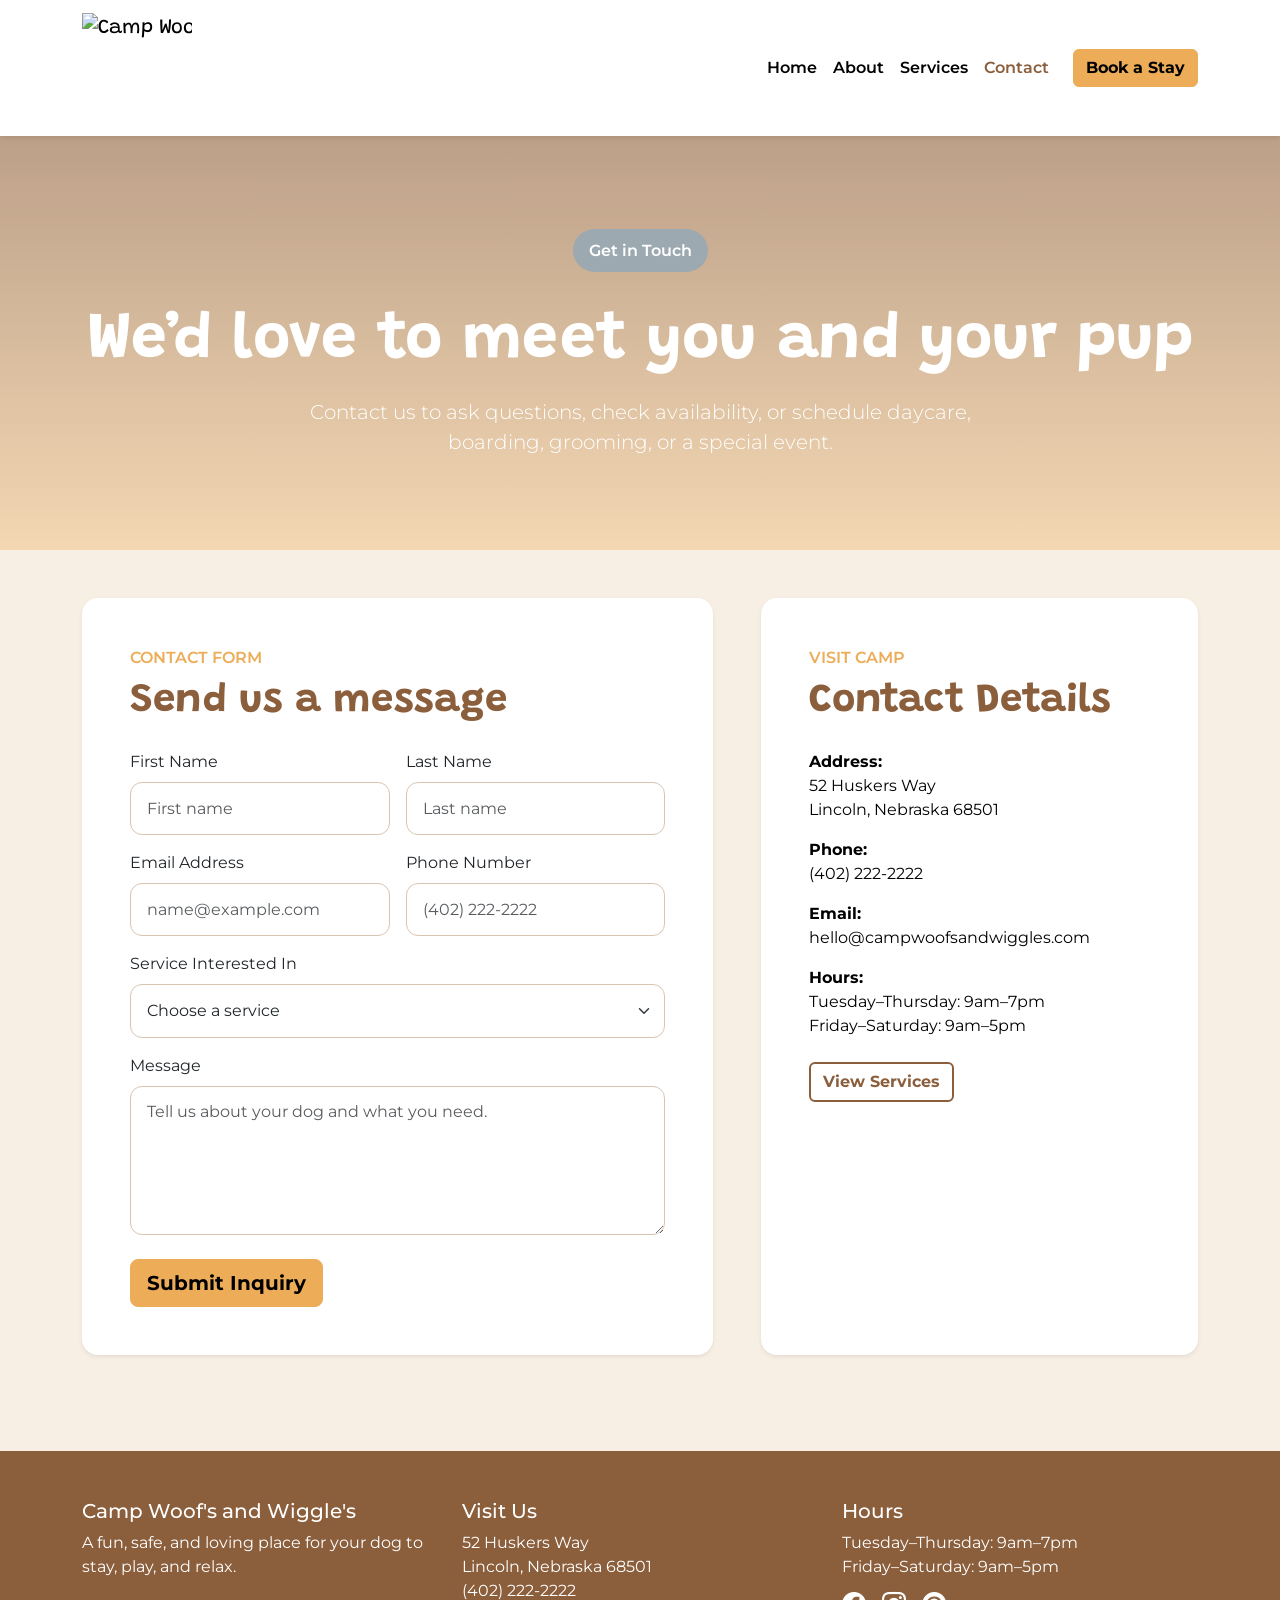
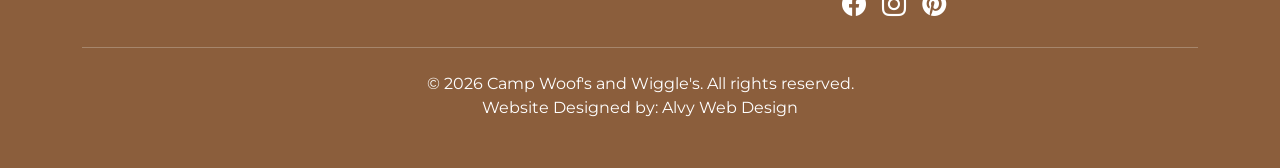
==== contact.html @ a8531cfb "Add files via upload" ====
<!doctype html>
<html lang="en">
  <head>
    <meta charset="utf-8">
    <meta name="viewport" content="width=device-width, initial-scale=1">
    <title>Camp Woof's and Wiggle's - Contact</title>
    <link href="https://cdn.jsdelivr.net/npm/bootstrap@5.3.8/dist/css/bootstrap.min.css" rel="stylesheet" integrity="sha384-sRIl4kxILFvY47J16cr9ZwB07vP4J8+LH7qKQnuqkuIAvNWLzeN8tE5YBujZqJLB" crossorigin="anonymous">
    <link href="css/styles.css" rel="stylesheet">
    <link rel="preconnect" href="https://fonts.googleapis.com">
    <link rel="preconnect" href="https://fonts.gstatic.com" crossorigin>
    <link rel="stylesheet" href="https://cdn.jsdelivr.net/npm/bootstrap-icons@1.13.1/font/bootstrap-icons.min.css">
    <link href="https://fonts.googleapis.com/css2?family=Grandstander:ital,wght@0,100..900;1,100..900&family=Montserrat:ital,wght@0,100..900;1,100..900&display=swap" rel="stylesheet">
    <script src="https://cdn.jsdelivr.net/npm/bootstrap@5.3.8/dist/js/bootstrap.bundle.min.js" integrity="sha384-FKyoEForCGlyvwx9Hj09JcYn3nv7wiPVlz7YYwJrWVcXK/BmnVDxM+D2scQbITxI" crossorigin="anonymous"></script>
    <style>
      :root {
        --primary-brown: #8b5e3c;
        --primary-blue: #9ca9b0;
        --secondary-tan: #c49a6c;
        --secondary-gold: #ecac58;
        --secondary-pink: #fbd3df;
        --cream: #f7efe4;
        --black: #000000;
        --white: #ffffff;
      }

      body {
        font-family: "Montserrat", sans-serif;
        background-color: var(--cream);
        color: var(--black);
      }

      h1, h2, h3, .navbar-brand {
        font-family: "Grandstander", cursive;
      }

      .navbar { background-color: var(--white) !important; }
      .navbar .nav-link { color: var(--black); font-weight: 600; }
      .navbar .nav-link.active, .navbar .nav-link:hover { color: var(--primary-brown); }
      .btn-brand {
        background-color: var(--secondary-gold);
        border-color: var(--secondary-gold);
        color: var(--black);
        font-weight: 700;
      }
      .btn-brand:hover {
        background-color: var(--primary-brown);
        border-color: var(--primary-brown);
        color: var(--white);
      }
      .btn-outline-brand {
        border: 2px solid var(--primary-brown);
        color: var(--primary-brown);
        font-weight: 700;
      }
      .btn-outline-brand:hover {
        background-color: var(--primary-brown);
        color: var(--white);
      }
      .page-hero {
        min-height: 46vh;
        background:
          linear-gradient(rgba(139, 94, 60, 0.55), rgba(236, 172, 88, 0.35)),
          url('https://images.unsplash.com/photo-1517849845537-4d257902454a?auto=format&fit=crop&w=1600&q=80') center/cover no-repeat;
      }
      .section-title { color: var(--primary-brown); }
      .accent-text { color: var(--secondary-gold); }
      .info-card {
        background-color: var(--white);
        border: 0;
        border-radius: 1rem;
      }
      .contact-box {
        background-color: var(--white);
        border-radius: 1rem;
      }
      .form-control,
      .form-select {
        border-radius: 0.75rem;
        border: 1px solid #d8c5b1;
        padding: 0.85rem 1rem;
      }
      .form-control:focus,
      .form-select:focus {
        border-color: var(--primary-blue);
        box-shadow: 0 0 0 0.25rem rgba(156, 169, 176, 0.25);
      }
      .feature-badge {
        background-color: var(--primary-blue);
        color: var(--white);
        padding: 0.6rem 1rem;
        border-radius: 999px;
        font-weight: 600;
        display: inline-block;
      }
      .site-footer { background-color: var(--primary-brown); }
      .site-footer a { color: var(--white); text-decoration: none; }
      .site-footer a:hover { color: var(--secondary-gold); }
    </style>
  </head>
  <body>
    <nav class="navbar navbar-expand-lg sticky-top shadow-sm">
      <div class="container">
        <a class="navbar-brand d-flex align-items-center gap-2" href="home.html">
          <img src="images/brand-logo-color.svg" alt="Camp Woof's and Wiggle's logo" width="110" height="110">
          
        </a>
        <button class="navbar-toggler" type="button" data-bs-toggle="collapse" data-bs-target="#mainNav" aria-controls="mainNav" aria-expanded="false" aria-label="Toggle navigation">
          <span class="navbar-toggler-icon"></span>
        </button>
        <div class="collapse navbar-collapse" id="mainNav">
          <ul class="navbar-nav ms-auto mb-2 mb-lg-0">
            <li class="nav-item"><a class="nav-link" href="home.html">Home</a></li>
            <li class="nav-item"><a class="nav-link" href="about.html">About</a></li>
            <li class="nav-item"><a class="nav-link" href="services.html">Services</a></li>
            <li class="nav-item"><a class="nav-link active" aria-current="page" href="contact.html">Contact</a></li>
          </ul>
          <a href="contact.html" class="btn btn-brand ms-lg-3">Book a Stay</a>
        </div>
      </div>
    </nav>

    <header class="page-hero d-flex align-items-center text-white">
      <div class="container text-center py-5">
        <span class="feature-badge mb-3">Get in Touch</span>
        <h1 class="display-3 fw-bold mt-3 mb-3">We’d love to meet you and your pup</h1>
        <p class="lead col-lg-8 mx-auto mb-0">Contact us to ask questions, check availability, or schedule daycare, boarding, grooming, or a special event.</p>
      </div>
    </header>

    <main>
      <section class="py-5">
        <div class="container">
          <div class="row g-5">
            <div class="col-lg-7">
              <div class="card info-card shadow-sm">
                <div class="card-body p-4 p-lg-5">
                  <span class="text-uppercase fw-semibold accent-text">Contact Form</span>
                  <h2 class="display-6 fw-bold section-title mt-2 mb-4">Send us a message</h2>
                  <form>
                    <div class="row g-3">
                      <div class="col-md-6">
                        <label for="firstName" class="form-label">First Name</label>
                        <input type="text" class="form-control" id="firstName" placeholder="First name">
                      </div>
                      <div class="col-md-6">
                        <label for="lastName" class="form-label">Last Name</label>
                        <input type="text" class="form-control" id="lastName" placeholder="Last name">
                      </div>
                      <div class="col-md-6">
                        <label for="email" class="form-label">Email Address</label>
                        <input type="email" class="form-control" id="email" placeholder="name@example.com">
                      </div>
                      <div class="col-md-6">
                        <label for="phone" class="form-label">Phone Number</label>
                        <input type="tel" class="form-control" id="phone" placeholder="(402) 222-2222">
                      </div>
                      <div class="col-12">
                        <label for="serviceType" class="form-label">Service Interested In</label>
                        <select class="form-select" id="serviceType">
                          <option selected>Choose a service</option>
                          <option>Dog Daycare</option>
                          <option>Overnight Boarding</option>
                          <option>Bathing & Grooming</option>
                          <option>Training</option>
                          <option>Pup Parties</option>
                        </select>
                      </div>
                      <div class="col-12">
                        <label for="message" class="form-label">Message</label>
                        <textarea class="form-control" id="message" rows="5" placeholder="Tell us about your dog and what you need."></textarea>
                      </div>
                    </div>
                    <button type="submit" class="btn btn-brand btn-lg mt-4">Submit Inquiry</button>
                  </form>
                </div>
              </div>
            </div>
            <div class="col-lg-5">
              <div class="contact-box p-4 p-lg-5 h-100 shadow-sm">
                <span class="text-uppercase fw-semibold accent-text">Visit Camp</span>
                <h2 class="display-6 fw-bold section-title mt-2">Contact Details</h2>
                <div class="mt-4">
                  <p class="mb-3"><strong>Address:</strong><br>52 Huskers Way<br>Lincoln, Nebraska 68501</p>
                  <p class="mb-3"><strong>Phone:</strong><br>(402) 222-2222</p>
                  <p class="mb-3"><strong>Email:</strong><br>hello@campwoofsandwiggles.com</p>
                  <p class="mb-4"><strong>Hours:</strong><br>Tuesday–Thursday: 9am–7pm<br>Friday–Saturday: 9am–5pm</p>
                  <a href="services.html" class="btn btn-outline-brand">View Services</a>
                </div>
              </div>
            </div>
          </div>
        </div>
      </section>
    </main>

    <footer class="site-footer text-white py-5 mt-5">
      <div class="container">
        <div class="row g-4">
          <div class="col-md-4">
            <h5>Camp Woof's and Wiggle's</h5>
            <p class="mb-0">A fun, safe, and loving place for your dog to stay, play, and relax.</p>
          </div>
          <div class="col-md-4">
            <h5>Visit Us</h5>
            <p class="mb-0">52 Huskers Way<br>Lincoln, Nebraska 68501<br>(402) 222-2222</p>
          </div>
          <div class="col-md-4">
            <h5>Hours</h5>
            <p class="mb-2">Tuesday–Thursday: 9am–7pm<br>Friday–Saturday: 9am–5pm</p>
            <div class="d-flex gap-3 fs-4">
              <a href="#" aria-label="Facebook"><i class="bi bi-facebook"></i></a>
              <a href="#" aria-label="Instagram"><i class="bi bi-instagram"></i></a>
              <a href="#" aria-label="Pinterest"><i class="bi bi-pinterest"></i></a>
            </div>
          </div>
        </div>
        <hr class="border-light my-4">
        <p class="mb-0 text-center">&copy; 2026 Camp Woof's and Wiggle's. All rights reserved.</p>
        <p class="mb-0 text-center">Website Designed by: <a href="www.salvywebdesign.com">Alvy Web Design</a></p>
      </div>
    </footer>
  </body>
</html>
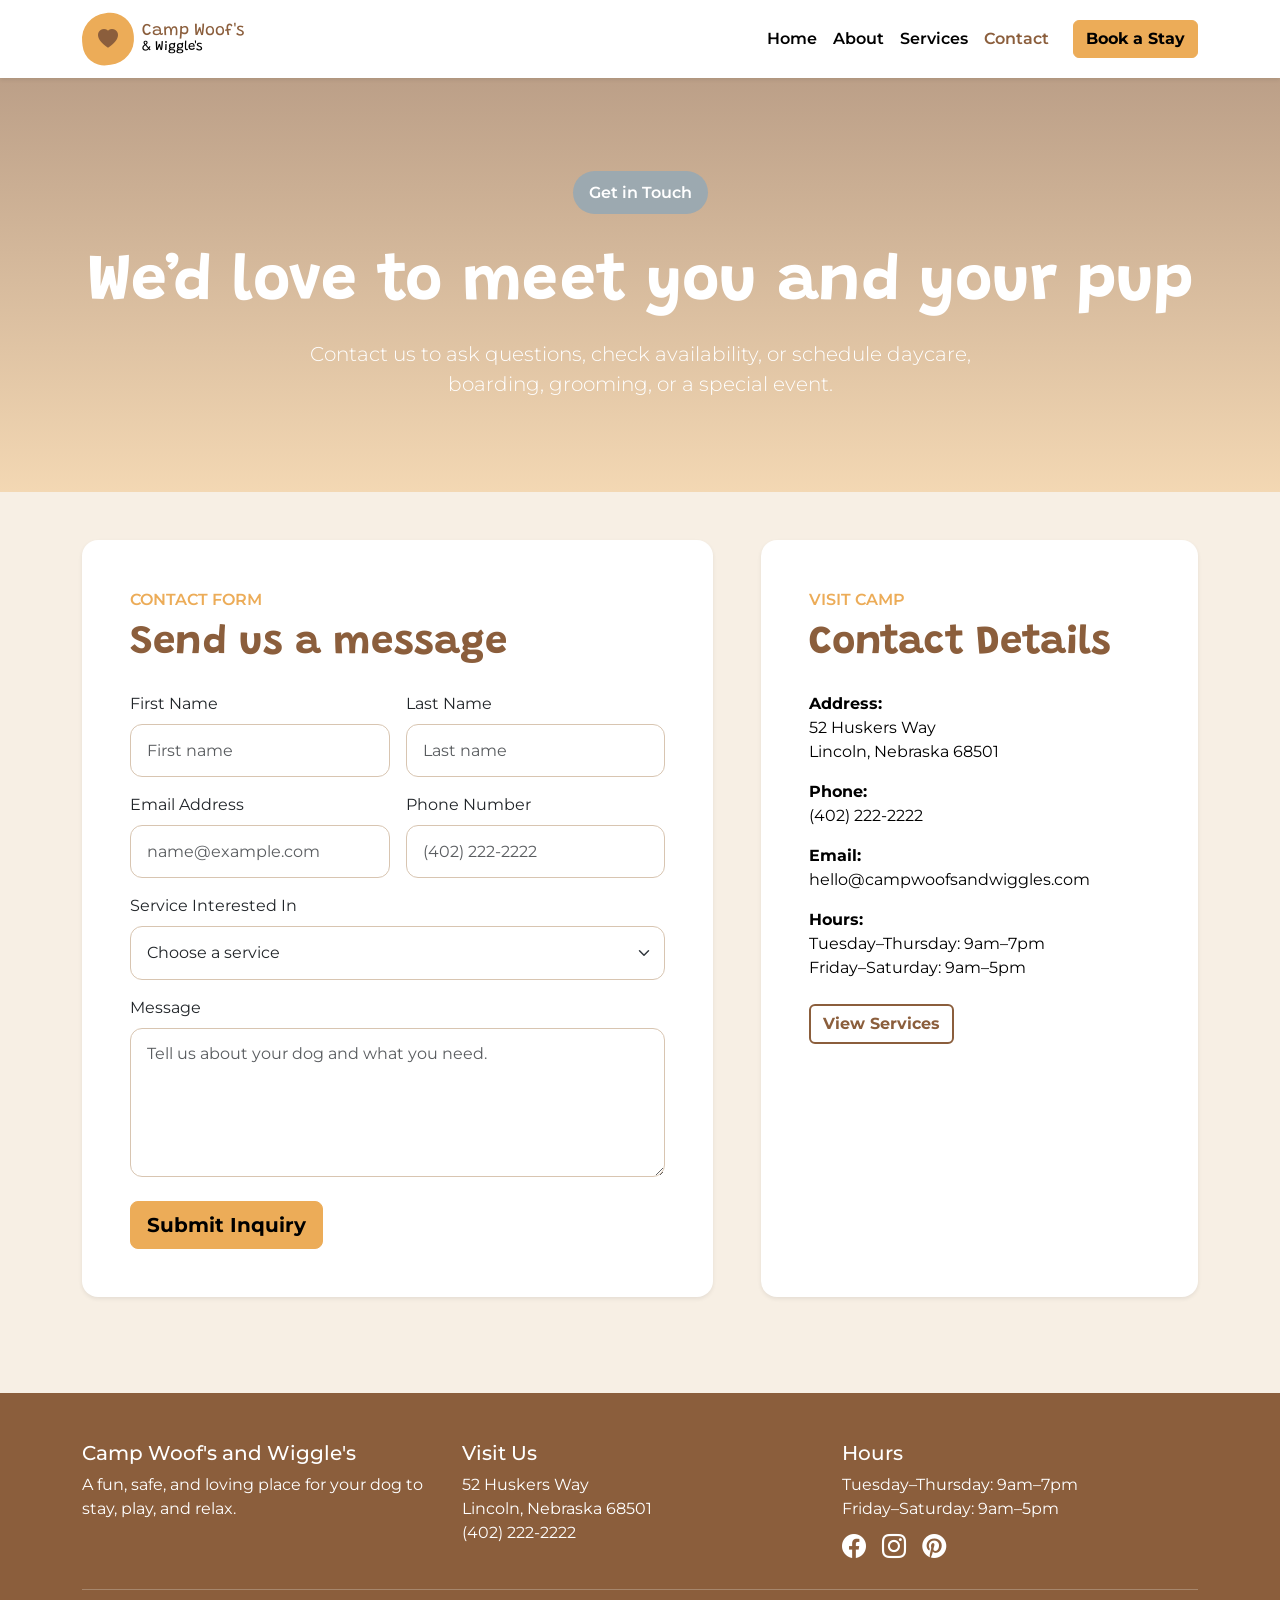
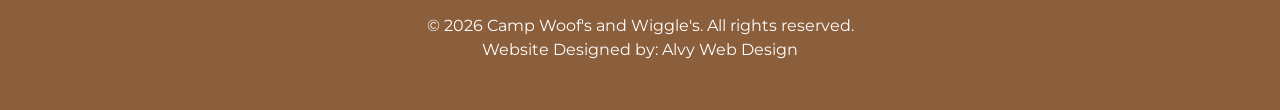
==== commit 5e731d1d: "Fix the homepage - Session 2 (6aaa9f8a0d612b2074335f5b)" ====
--- a/contact.html
+++ b/contact.html
@@ -5,7 +5,7 @@
     <meta name="viewport" content="width=device-width, initial-scale=1">
     <title>Camp Woof's and Wiggle's - Contact</title>
     <link href="https://cdn.jsdelivr.net/npm/bootstrap@5.3.8/dist/css/bootstrap.min.css" rel="stylesheet" integrity="sha384-sRIl4kxILFvY47J16cr9ZwB07vP4J8+LH7qKQnuqkuIAvNWLzeN8tE5YBujZqJLB" crossorigin="anonymous">
-    <link href="css/styles.css" rel="stylesheet">
+    <link href="styles.css" rel="stylesheet">
     <link rel="preconnect" href="https://fonts.googleapis.com">
     <link rel="preconnect" href="https://fonts.gstatic.com" crossorigin>
     <link rel="stylesheet" href="https://cdn.jsdelivr.net/npm/bootstrap-icons@1.13.1/font/bootstrap-icons.min.css">
@@ -100,16 +100,16 @@
   <body>
     <nav class="navbar navbar-expand-lg sticky-top shadow-sm">
       <div class="container">
-        <a class="navbar-brand d-flex align-items-center gap-2" href="home.html">
-          <img src="images/brand-logo-color.svg" alt="Camp Woof's and Wiggle's logo" width="110" height="110">
-          
+        <a class="navbar-brand d-flex align-items-center gap-2" href="index.html" aria-label="Camp Woof's and Wiggle's home">
+          <span class="brand-mark" aria-hidden="true"><i class="bi bi-heart-fill"></i></span>
+          <span class="brand-name">Camp Woof's<br><small>&amp; Wiggle's</small></span>
         </a>
         <button class="navbar-toggler" type="button" data-bs-toggle="collapse" data-bs-target="#mainNav" aria-controls="mainNav" aria-expanded="false" aria-label="Toggle navigation">
           <span class="navbar-toggler-icon"></span>
         </button>
         <div class="collapse navbar-collapse" id="mainNav">
           <ul class="navbar-nav ms-auto mb-2 mb-lg-0">
-            <li class="nav-item"><a class="nav-link" href="home.html">Home</a></li>
+            <li class="nav-item"><a class="nav-link" href="index.html">Home</a></li>
             <li class="nav-item"><a class="nav-link" href="about.html">About</a></li>
             <li class="nav-item"><a class="nav-link" href="services.html">Services</a></li>
             <li class="nav-item"><a class="nav-link active" aria-current="page" href="contact.html">Contact</a></li>
--- a/styles.css
+++ b/styles.css
@@ -0,0 +1,158 @@
+:root {
+        --primary-brown: #8b5e3c;
+        --primary-blue: #9ca9b0;
+        --secondary-tan: #c49a6c;
+        --secondary-gold: #ecac58;
+        --secondary-pink: #fbd3df;
+        --cream: #f7efe4;
+        --black: #201b17;
+        --white: #ffffff;
+      }
+
+      body {
+        font-family: "Montserrat", sans-serif;
+        background-color: var(--cream);
+        color: var(--black);
+      }
+
+      h1, h2, h3, .navbar-brand {
+        font-family: "Grandstander", cursive;
+      }
+
+      .navbar {
+        background-color: var(--white) !important;
+      }
+
+      .brand-mark {
+        display: grid;
+        place-items: center;
+        width: 3.25rem;
+        height: 3.25rem;
+        border-radius: 50% 45% 50% 42%;
+        background: var(--secondary-gold);
+        color: var(--primary-brown);
+        transform: rotate(-6deg);
+      }
+
+      .brand-mark i {
+        transform: rotate(6deg);
+      }
+
+      .brand-name {
+        color: var(--primary-brown);
+        font-size: 1.05rem;
+        line-height: 0.9;
+      }
+
+      .brand-name small {
+        color: var(--black);
+        font-size: 0.78em;
+      }
+
+      .navbar .nav-link {
+        color: var(--black);
+        font-weight: 600;
+      }
+
+      .navbar .nav-link.active,
+      .navbar .nav-link:hover {
+        color: var(--primary-brown);
+      }
+
+      .btn-brand {
+        background-color: var(--secondary-gold);
+        border-color: var(--secondary-gold);
+        color: var(--black);
+        font-weight: 700;
+      }
+
+      .btn-brand:hover {
+        background-color: var(--primary-brown);
+        border-color: var(--primary-brown);
+        color: var(--white);
+      }
+
+      .btn-outline-brand {
+        border: 2px solid var(--primary-brown);
+        color: var(--primary-brown);
+        font-weight: 700;
+      }
+
+      .btn-outline-brand:hover {
+        background-color: var(--primary-brown);
+        color: var(--white);
+      }
+
+      .page-hero {
+        min-height: 70vh;
+        background:
+          linear-gradient(rgba(139, 94, 60, 0.45), rgba(139, 94, 60, 0.45)),
+          url('dog-pack-of-puppies.jpg.jpg') center 42%/cover no-repeat;
+      }
+
+      .section-title {
+        color: var(--primary-brown);
+      }
+
+      .accent-text {
+        color: var(--secondary-gold);
+      }
+
+      .info-card {
+        background-color: var(--white);
+        border: 0;
+        border-radius: 1rem;
+      }
+
+      .feature-badge {
+        background-color: var(--primary-blue);
+        color: var(--white);
+        padding: 0.6rem 1rem;
+        border-radius: 999px;
+        font-weight: 600;
+        display: inline-block;
+      }
+
+      .home-image {
+        width: 100%;
+        height: 100%;
+        min-height: 320px;
+        object-fit: cover;
+        border-radius: 1rem;
+        box-shadow: 0 0.5rem 1.5rem rgba(0, 0, 0, 0.12);
+      }
+
+      .site-footer {
+        background-color: var(--primary-brown);
+      }
+
+      .site-footer a {
+        color: var(--white);
+        text-decoration: none;
+      }
+
+      .site-footer a:hover {
+        color: var(--secondary-gold);
+      }
+
+      .activity-section {
+        background: rgba(251, 211, 223, 0.35);
+      }
+
+      a:focus-visible,
+      button:focus-visible {
+        outline: 3px solid var(--primary-brown);
+        outline-offset: 3px;
+      }
+
+      @media (max-width: 575.98px) {
+        .page-hero {
+          min-height: 78vh;
+        }
+
+        .page-hero .btn {
+          display: block;
+          width: 100%;
+          margin: 0.75rem 0 0 !important;
+        }
+      }
